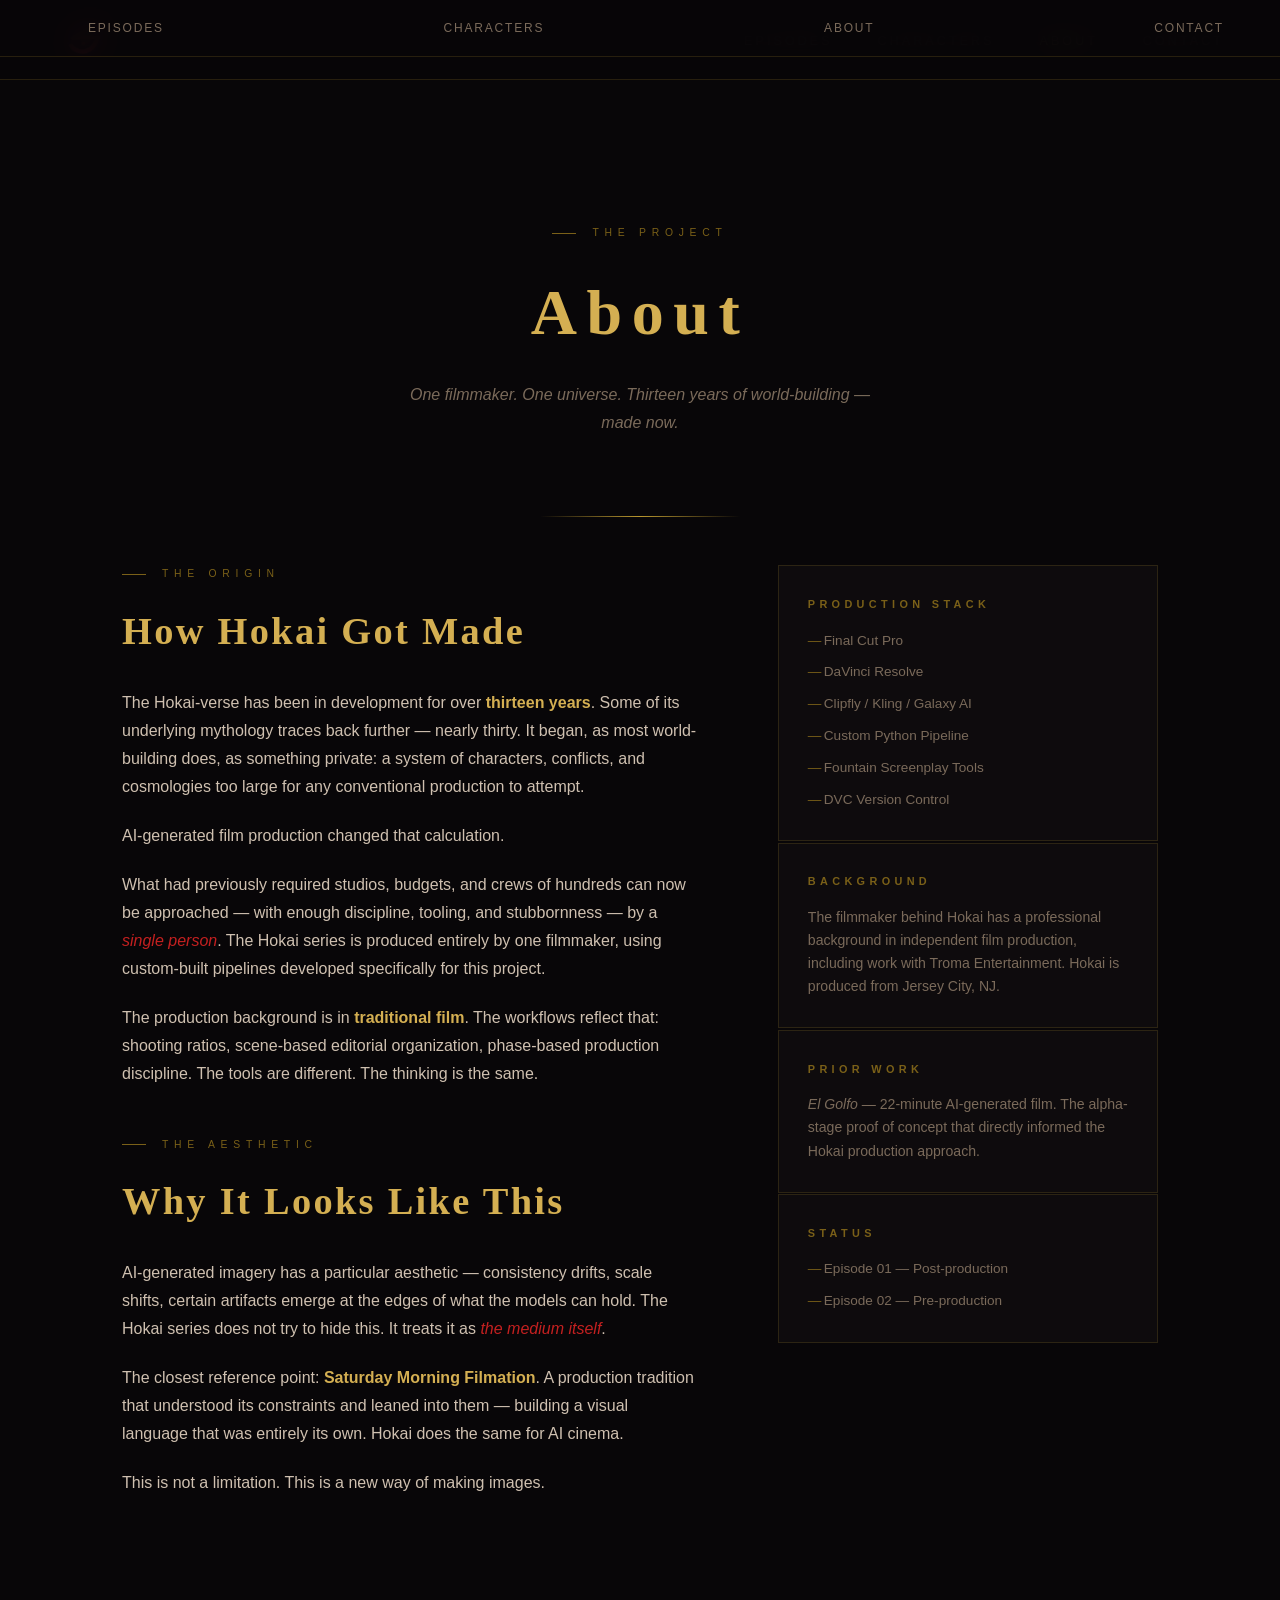
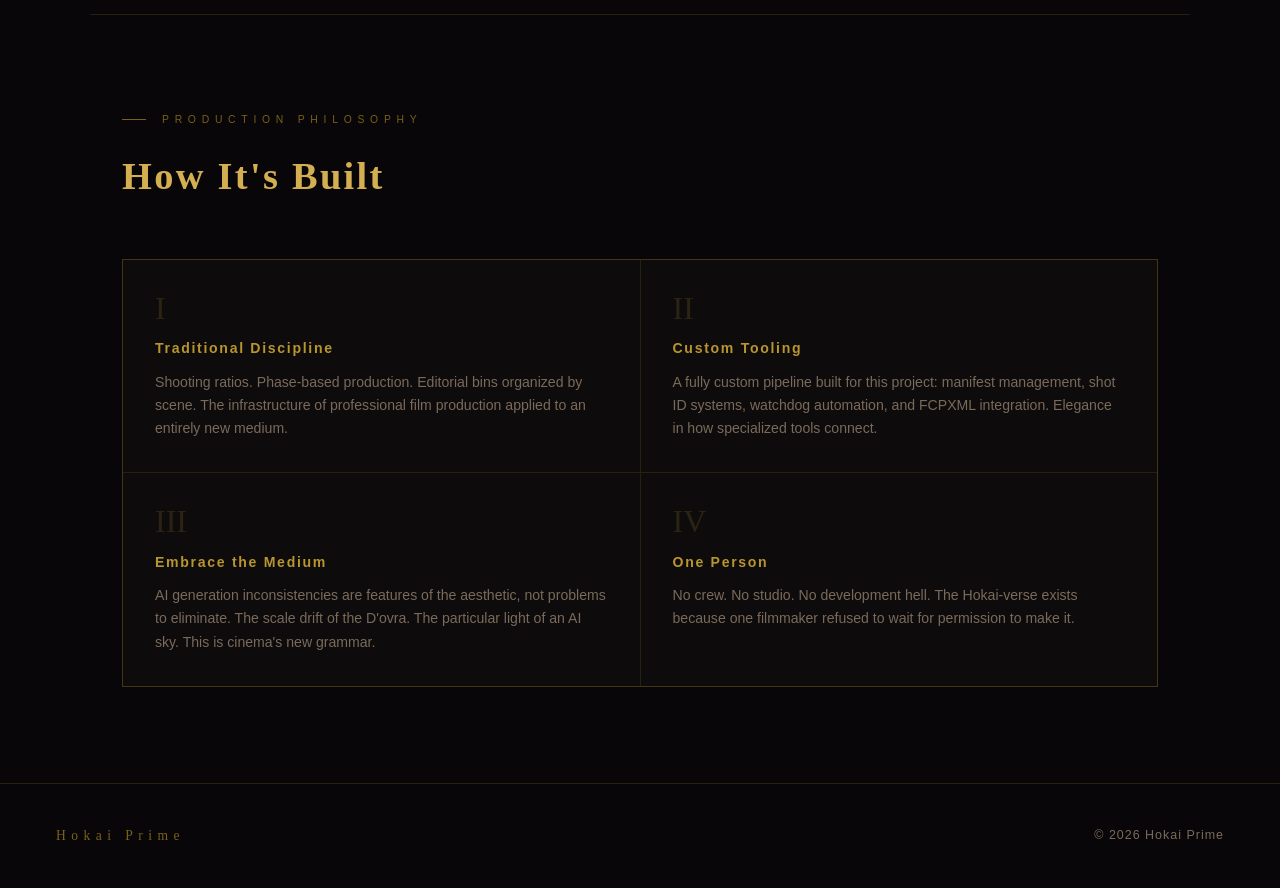
==== about.html @ 3c8aea3f "inital commit" ====
<!DOCTYPE html>
<html lang="en">
<head>
<meta charset="UTF-8">
<meta name="viewport" content="width=device-width, initial-scale=1.0">
<title>About — HOKAI PRIME</title>
<link rel="stylesheet" href="style.css">
<style>
.about-grid {
  display: grid;
  grid-template-columns: 1fr 380px;
  gap: 5rem;
  align-items: start;
}

.about-body p {
  font-size: 1rem;
  color: var(--text);
  margin-bottom: 1.3rem;
  max-width: 600px;
}

.about-body p strong { color: var(--gold-lt); font-weight: 600; }
.about-body p em { color: var(--red-lt); font-style: italic; }

.about-sidebar {
  display: flex;
  flex-direction: column;
  gap: 1.5px;
}

.sidebar-block {
  background: var(--deep);
  border: 1px solid var(--border);
  padding: 1.8rem 1.8rem;
}

.sidebar-block h4 {
  font-size: 0.68rem;
  letter-spacing: 0.4em;
  text-transform: uppercase;
  color: var(--gold-dk);
  margin-bottom: 0.9rem;
}

.sidebar-block p {
  font-size: 0.88rem;
  color: var(--muted);
  line-height: 1.65;
}

.sidebar-block ul {
  list-style: none;
  display: flex;
  flex-direction: column;
  gap: 0.5rem;
}

.sidebar-block ul li {
  font-size: 0.85rem;
  color: var(--muted);
  padding-left: 1rem;
  position: relative;
}

.sidebar-block ul li::before {
  content: '—';
  position: absolute;
  left: 0;
  color: var(--gold-dk);
}

.philosophy-blocks {
  display: grid;
  grid-template-columns: 1fr 1fr;
  gap: 1px;
  background: var(--border);
  border: 1px solid var(--border);
  margin-top: 3rem;
}

.phil-block {
  background: var(--deep);
  padding: 2rem 2rem;
  transition: background 0.2s;
}

.phil-block:hover { background: var(--surface); }

.phil-num {
  font-family: 'Trajan Pro', 'Times New Roman', Georgia, serif;
  font-size: 2rem;
  color: var(--gold-dim);
  line-height: 1;
  margin-bottom: 0.8rem;
}

.phil-block h4 {
  font-size: 0.88rem;
  color: var(--gold);
  letter-spacing: 0.12em;
  margin-bottom: 0.6rem;
}

.phil-block p {
  font-size: 0.88rem;
  color: var(--muted);
  line-height: 1.65;
}

@media (max-width: 900px) {
  .about-grid { grid-template-columns: 1fr; gap: 3rem; }
  .philosophy-blocks { grid-template-columns: 1fr; }
}
</style>
</head>
<body>

<nav>
  <a href="index.html" class="nav-logo"><img src="logo.jpg" alt="Hokai Prime" /></a>
  <ul class="nav-links">
    <li><a href="episodes.html">Episodes</a></li>
    <li><a href="characters.html">Characters</a></li>
    <li><a href="about.html" class="active">About</a></li>
    <li><a href="contact.html">Contact</a></li>
  </ul>
</nav>

<div class="page-content">

  <div class="page-hero">
    <div class="section-label" style="justify-content:center;">The Project</div>
    <h1>About</h1>
    <p>One filmmaker. One universe. Thirteen years of world-building — made now.</p>
  </div>

  <section class="section" style="padding-top: 3rem;">
    <div class="about-grid">

      <div class="about-body">
        <div class="section-label">The Origin</div>
        <h2>How Hokai Got Made</h2>

        <p>
          The Hokai-verse has been in development for over <strong>thirteen years</strong>. Some of its underlying mythology traces back further — nearly thirty. It began, as most world-building does, as something private: a system of characters, conflicts, and cosmologies too large for any conventional production to attempt.
        </p>

        <p>
          AI-generated film production changed that calculation.
        </p>

        <p>
          What had previously required studios, budgets, and crews of hundreds can now be approached — with enough discipline, tooling, and stubbornness — by a <em>single person</em>. The Hokai series is produced entirely by one filmmaker, using custom-built pipelines developed specifically for this project.
        </p>

        <p>
          The production background is in <strong>traditional film</strong>. The workflows reflect that: shooting ratios, scene-based editorial organization, phase-based production discipline. The tools are different. The thinking is the same.
        </p>

        <div class="section-label" style="margin-top:3rem;">The Aesthetic</div>
        <h2>Why It Looks Like This</h2>

        <p>
          AI-generated imagery has a particular aesthetic — consistency drifts, scale shifts, certain artifacts emerge at the edges of what the models can hold. The Hokai series does not try to hide this. It treats it as <em>the medium itself</em>.
        </p>

        <p>
          The closest reference point: <strong>Saturday Morning Filmation</strong>. A production tradition that understood its constraints and leaned into them — building a visual language that was entirely its own. Hokai does the same for AI cinema.
        </p>

        <p>
          This is not a limitation. This is a new way of making images.
        </p>
      </div>

      <div class="about-sidebar">
        <div class="sidebar-block">
          <h4>Production Stack</h4>
          <ul>
            <li>Final Cut Pro</li>
            <li>DaVinci Resolve</li>
            <li>Clipfly / Kling / Galaxy AI</li>
            <li>Custom Python Pipeline</li>
            <li>Fountain Screenplay Tools</li>
            <li>DVC Version Control</li>
          </ul>
        </div>

        <div class="sidebar-block">
          <h4>Background</h4>
          <p>
            The filmmaker behind Hokai has a professional background in independent film production, including work with Troma Entertainment. Hokai is produced from Jersey City, NJ.
          </p>
        </div>

        <div class="sidebar-block">
          <h4>Prior Work</h4>
          <p>
            <em>El Golfo</em> — 22-minute AI-generated film. The alpha-stage proof of concept that directly informed the Hokai production approach.
          </p>
        </div>

        <div class="sidebar-block">
          <h4>Status</h4>
          <ul>
            <li>Episode 01 — Post-production</li>
            <li>Episode 02 — Pre-production</li>
          </ul>
        </div>
      </div>

    </div>
  </section>

  <hr class="divider">
  <section class="section">
    <div class="section-label">Production Philosophy</div>
    <h2>How It's Built</h2>

    <div class="philosophy-blocks">
      <div class="phil-block">
        <div class="phil-num">I</div>
        <h4>Traditional Discipline</h4>
        <p>Shooting ratios. Phase-based production. Editorial bins organized by scene. The infrastructure of professional film production applied to an entirely new medium.</p>
      </div>
      <div class="phil-block">
        <div class="phil-num">II</div>
        <h4>Custom Tooling</h4>
        <p>A fully custom pipeline built for this project: manifest management, shot ID systems, watchdog automation, and FCPXML integration. Elegance in how specialized tools connect.</p>
      </div>
      <div class="phil-block">
        <div class="phil-num">III</div>
        <h4>Embrace the Medium</h4>
        <p>AI generation inconsistencies are features of the aesthetic, not problems to eliminate. The scale drift of the D'ovra. The particular light of an AI sky. This is cinema's new grammar.</p>
      </div>
      <div class="phil-block">
        <div class="phil-num">IV</div>
        <h4>One Person</h4>
        <p>No crew. No studio. No development hell. The Hokai-verse exists because one filmmaker refused to wait for permission to make it.</p>
      </div>
    </div>
  </section>

</div>

<footer>
  <span class="footer-logo">Hokai Prime</span>
  <nav>
    <a href="episodes.html">Episodes</a>
    <a href="characters.html">Characters</a>
    <a href="about.html">About</a>
    <a href="contact.html">Contact</a>
  </nav>
  <span>© 2026 Hokai Prime</span>
</footer>

</body>
</html>
---- style.css ----
/* ── HOKAI PRIME — Shared Stylesheet ── */
/* Black / Crimson / Antique Gold */

*, *::before, *::after { box-sizing: border-box; margin: 0; padding: 0; }

:root {
  --black:    #080608;
  --deep:     #0e0b0d;
  --surface:  #161014;
  --surface2: #1e161a;

  --gold:     #b8962e;
  --gold-lt:  #d4af52;
  --gold-dk:  #7a6018;
  --gold-dim: rgba(184, 150, 46, 0.18);

  --red:      #9b1a1a;
  --red-lt:   #c42020;
  --red-dim:  rgba(155, 26, 26, 0.2);

  --text:     #cfc0b0;
  --muted:    #7a6a5a;
  --border:   rgba(184, 150, 46, 0.18);
  --border-r: rgba(155, 26, 26, 0.3);
}

html { scroll-behavior: smooth; }

body {
  background: var(--black);
  color: var(--text);
  /* Gill Sans stack — falls back gracefully */
  font-family: 'Gill Sans', 'Gill Sans MT', 'Gillsans', Calibri, sans-serif;
  font-weight: 300;
  line-height: 1.75;
  overflow-x: hidden;
}

/* ── NAV ── */
nav {
  position: fixed;
  top: 0; left: 0; right: 0;
  z-index: 100;
  display: flex;
  align-items: center;
  justify-content: space-between;
  padding: 1.1rem 3.5rem;
  background: rgba(8, 6, 8, 0.92);
  backdrop-filter: blur(14px);
  border-bottom: 1px solid var(--border);
}

.nav-logo {
  display: flex;
  align-items: center;
  text-decoration: none;
}

.nav-logo img {
  height: 44px;
  width: auto;
  mix-blend-mode: lighten;
  opacity: 0.92;
  transition: opacity 0.2s;
}

.nav-logo img:hover { opacity: 1; }

.nav-links {
  display: flex;
  gap: 2.8rem;
  list-style: none;
}

.nav-links a {
  font-size: 0.78rem;
  font-weight: 400;
  letter-spacing: 0.25em;
  text-transform: uppercase;
  color: var(--muted);
  text-decoration: none;
  transition: color 0.2s;
}

.nav-links a:hover,
.nav-links a.active { color: var(--gold-lt); }

/* ── PAGE WRAPPER ── */
.page-content {
  padding-top: 5rem;
}

/* ── HERO ── */
.hero {
  min-height: 100vh;
  display: flex;
  flex-direction: column;
  align-items: center;
  justify-content: center;
  text-align: center;
  padding: 8rem 2rem 6rem;
  position: relative;
  overflow: hidden;
}

.hero-scanlines {
  position: absolute;
  inset: 0;
  background-image: repeating-linear-gradient(
    0deg,
    transparent,
    transparent 3px,
    rgba(0,0,0,0.18) 3px,
    rgba(0,0,0,0.18) 4px
  );
  pointer-events: none;
  z-index: 1;
}

.hero-vignette {
  position: absolute;
  inset: 0;
  background: radial-gradient(ellipse 70% 70% at 50% 50%, transparent 40%, rgba(8,6,8,0.85) 100%);
  pointer-events: none;
  z-index: 1;
}

.hero-content {
  position: relative;
  z-index: 2;
}

.hero-rule {
  width: 80px;
  height: 1px;
  background: var(--gold);
  margin: 0 auto 1.8rem;
  opacity: 0;
  animation: fadeUp 0.7s 0.1s forwards;
}

.hero-eyebrow {
  font-size: 0.72rem;
  letter-spacing: 0.55em;
  color: var(--gold-dk);
  text-transform: uppercase;
  margin-bottom: 1.8rem;
  opacity: 0;
  animation: fadeUp 0.7s 0.25s forwards;
}

.hero-title {
  font-family: 'Trajan Pro', 'Times New Roman', Georgia, serif;
  font-weight: 700;
  font-size: clamp(4.5rem, 14vw, 10rem);
  letter-spacing: 0.12em;
  line-height: 1;
  color: var(--gold-lt);
  text-shadow:
    0 0 80px rgba(184, 150, 46, 0.25),
    0 2px 4px rgba(0,0,0,0.8);
  opacity: 0;
  animation: fadeUp 0.9s 0.4s forwards;
}

.hero-subtitle {
  font-size: clamp(0.75rem, 2vw, 0.95rem);
  letter-spacing: 0.7em;
  color: var(--red-lt);
  text-transform: uppercase;
  margin-top: 0.8rem;
  opacity: 0;
  animation: fadeUp 0.7s 0.55s forwards;
}

.hero-divider {
  width: 200px;
  height: 1px;
  background: linear-gradient(90deg, transparent, var(--gold), transparent);
  margin: 2.5rem auto;
  opacity: 0;
  animation: fadeIn 0.8s 0.7s forwards;
}

.hero-tagline {
  font-size: clamp(0.95rem, 2vw, 1.15rem);
  font-style: italic;
  color: var(--muted);
  max-width: 520px;
  margin: 0 auto 3rem;
  opacity: 0;
  animation: fadeUp 0.7s 0.8s forwards;
}

.hero-cta {
  display: flex;
  gap: 1.2rem;
  justify-content: center;
  flex-wrap: wrap;
  opacity: 0;
  animation: fadeUp 0.7s 1s forwards;
}

/* ── BUTTONS ── */
.btn {
  font-size: 0.75rem;
  font-weight: 400;
  letter-spacing: 0.3em;
  text-transform: uppercase;
  padding: 0.85rem 2.4rem;
  border: 1px solid;
  text-decoration: none;
  display: inline-block;
  transition: all 0.25s;
  cursor: pointer;
}

.btn-gold {
  background: var(--gold);
  border-color: var(--gold);
  color: var(--black);
}
.btn-gold:hover {
  background: transparent;
  color: var(--gold-lt);
}

.btn-ghost {
  background: transparent;
  border-color: var(--muted);
  color: var(--muted);
}
.btn-ghost:hover {
  border-color: var(--gold);
  color: var(--gold);
}

.btn-red {
  background: var(--red);
  border-color: var(--red);
  color: #f0d8c0;
}
.btn-red:hover {
  background: transparent;
  color: var(--red-lt);
  border-color: var(--red-lt);
}

/* ── SECTION STRUCTURE ── */
.section {
  padding: 6rem 2rem;
  max-width: 1100px;
  margin: 0 auto;
}

.section-full {
  padding: 6rem 2rem;
}

.section-inner {
  max-width: 1100px;
  margin: 0 auto;
}

.section-label {
  font-size: 0.65rem;
  letter-spacing: 0.55em;
  color: var(--gold-dk);
  text-transform: uppercase;
  margin-bottom: 0.9rem;
  display: flex;
  align-items: center;
  gap: 1rem;
}

.section-label::before {
  content: '';
  display: block;
  width: 24px;
  height: 1px;
  background: var(--gold-dk);
  flex-shrink: 0;
}

h2 {
  font-family: 'Trajan Pro', 'Times New Roman', Georgia, serif;
  font-weight: 700;
  font-size: clamp(1.6rem, 4vw, 2.4rem);
  color: var(--gold-lt);
  letter-spacing: 0.06em;
  margin-bottom: 1.5rem;
}

h3 {
  font-family: 'Trajan Pro', 'Times New Roman', Georgia, serif;
  font-weight: 700;
  letter-spacing: 0.08em;
  color: var(--gold);
}

.divider {
  border: none;
  border-top: 1px solid var(--border);
  max-width: 1100px;
  margin: 0 auto;
}

.divider-full {
  border: none;
  border-top: 1px solid var(--border);
}

/* ── PAGE HERO (inner pages) ── */
.page-hero {
  padding: 9rem 2rem 5rem;
  text-align: center;
  position: relative;
  overflow: hidden;
}

.page-hero::after {
  content: '';
  position: absolute;
  bottom: 0;
  left: 50%;
  transform: translateX(-50%);
  width: 200px;
  height: 1px;
  background: linear-gradient(90deg, transparent, var(--gold), transparent);
}

.page-hero h1 {
  font-family: 'Trajan Pro', 'Times New Roman', Georgia, serif;
  font-size: clamp(2.2rem, 6vw, 4rem);
  color: var(--gold-lt);
  letter-spacing: 0.15em;
  margin-bottom: 0.8rem;
}

.page-hero p {
  font-size: 1rem;
  font-style: italic;
  color: var(--muted);
  max-width: 480px;
  margin: 0 auto;
}

/* ── ORNAMENT ── */
.ornament {
  text-align: center;
  color: var(--gold-dk);
  font-size: 1.2rem;
  letter-spacing: 0.5em;
  margin: 1rem 0 2rem;
  user-select: none;
}

/* ── ANIMATIONS ── */
@keyframes fadeUp {
  from { opacity: 0; transform: translateY(18px); }
  to   { opacity: 1; transform: translateY(0); }
}

@keyframes fadeIn {
  from { opacity: 0; }
  to   { opacity: 1; }
}

/* ── FOOTER ── */
footer {
  border-top: 1px solid var(--border);
  padding: 2.5rem 3.5rem;
  display: flex;
  justify-content: space-between;
  align-items: center;
  font-size: 0.78rem;
  color: var(--muted);
  letter-spacing: 0.08em;
}

footer .footer-logo {
  font-family: 'Trajan Pro', 'Times New Roman', Georgia, serif;
  color: var(--gold-dk);
  letter-spacing: 0.4em;
  font-size: 0.85rem;
}

footer nav a {
  color: var(--muted);
  text-decoration: none;
  margin-left: 2rem;
  font-size: 0.75rem;
  letter-spacing: 0.15em;
  text-transform: uppercase;
  transition: color 0.2s;
}

footer nav a:hover { color: var(--gold); }

/* ── MOBILE ── */
@media (max-width: 768px) {
  nav { padding: 1rem 1.5rem; }
  .nav-links { gap: 1.5rem; }
  .nav-links a { font-size: 0.7rem; letter-spacing: 0.15em; }
  footer { flex-direction: column; gap: 1.2rem; text-align: center; }
  footer nav a { margin-left: 1rem; }
}
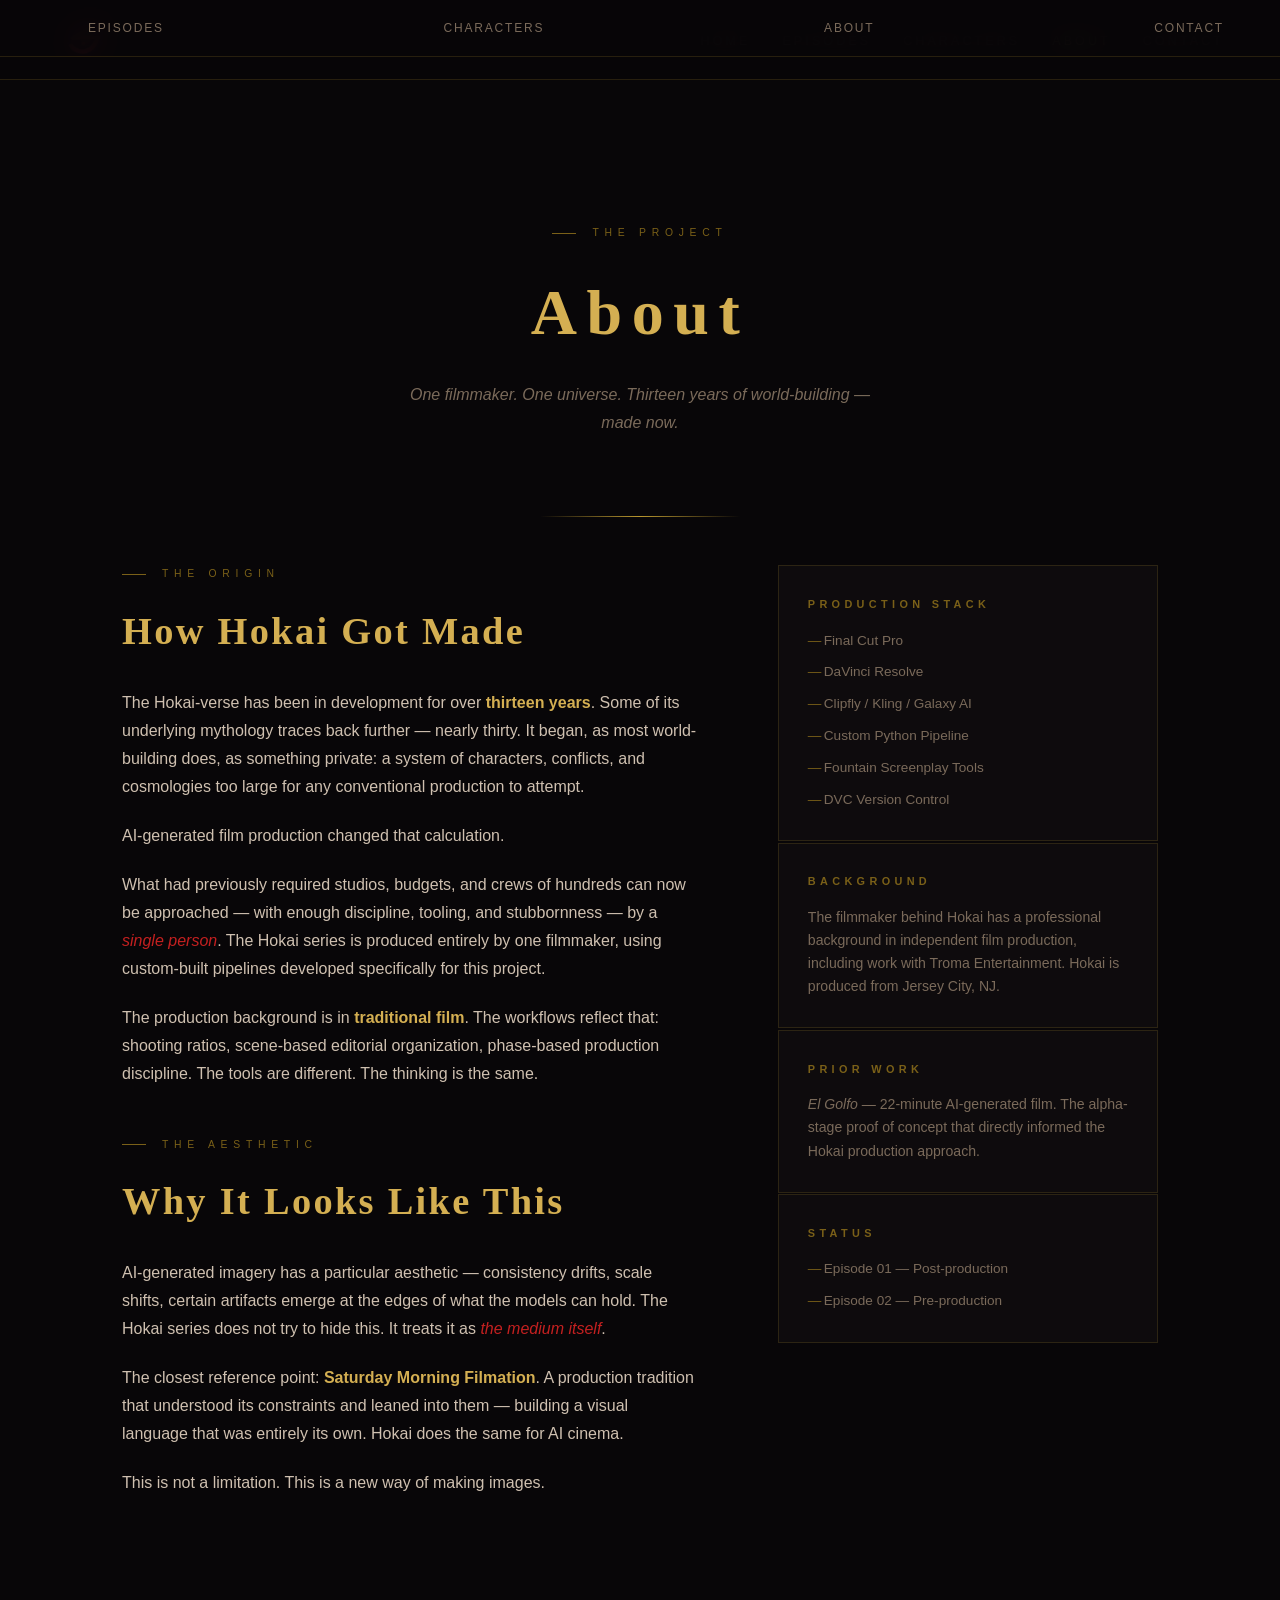
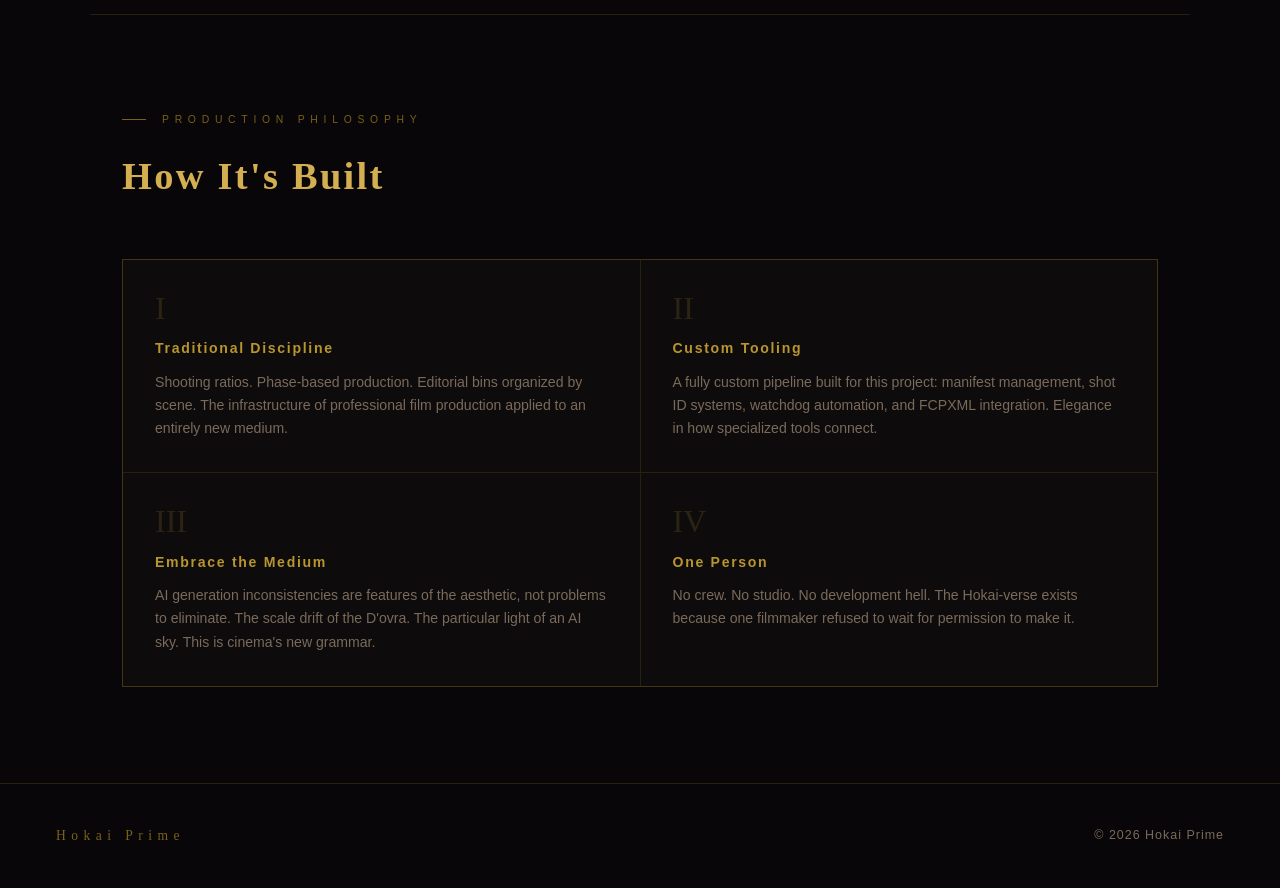
==== commit ac6e3642: "font change and text edits" ====
--- a/about.html
+++ b/about.html
@@ -119,6 +119,7 @@
 <nav>
   <a href="index.html" class="nav-logo"><img src="logo.jpg" alt="Hokai Prime" /></a>
   <ul class="nav-links">
+    <li><a href="index.html">Home</a></li>
     <li><a href="episodes.html">Episodes</a></li>
     <li><a href="characters.html">Characters</a></li>
     <li><a href="about.html" class="active">About</a></li>
--- a/style.css
+++ b/style.css
@@ -68,7 +68,7 @@
 
 .nav-links {
   display: flex;
-  gap: 2.8rem;
+  gap: 2rem;
   list-style: none;
 }
 
@@ -150,7 +150,7 @@
 }
 
 .hero-title {
-  font-family: 'Trajan Pro', 'Times New Roman', Georgia, serif;
+  font-family: 'Cormorant Garamond', serif;
   font-weight: 700;
   font-size: clamp(4.5rem, 14vw, 10rem);
   letter-spacing: 0.12em;
@@ -283,7 +283,7 @@
 }
 
 h2 {
-  font-family: 'Trajan Pro', 'Times New Roman', Georgia, serif;
+  font-family: 'Cormorant Garamond', serif;
   font-weight: 700;
   font-size: clamp(1.6rem, 4vw, 2.4rem);
   color: var(--gold-lt);
@@ -292,7 +292,7 @@
 }
 
 h3 {
-  font-family: 'Trajan Pro', 'Times New Roman', Georgia, serif;
+  font-family: 'Cormorant Garamond', serif;
   font-weight: 700;
   letter-spacing: 0.08em;
   color: var(--gold);
@@ -330,7 +330,7 @@
 }
 
 .page-hero h1 {
-  font-family: 'Trajan Pro', 'Times New Roman', Georgia, serif;
+  font-family: 'Cormorant Garamond', serif;
   font-size: clamp(2.2rem, 6vw, 4rem);
   color: var(--gold-lt);
   letter-spacing: 0.15em;
@@ -379,7 +379,7 @@
 }
 
 footer .footer-logo {
-  font-family: 'Trajan Pro', 'Times New Roman', Georgia, serif;
+  font-family: 'Cormorant Garamond', serif;
   color: var(--gold-dk);
   letter-spacing: 0.4em;
   font-size: 0.85rem;
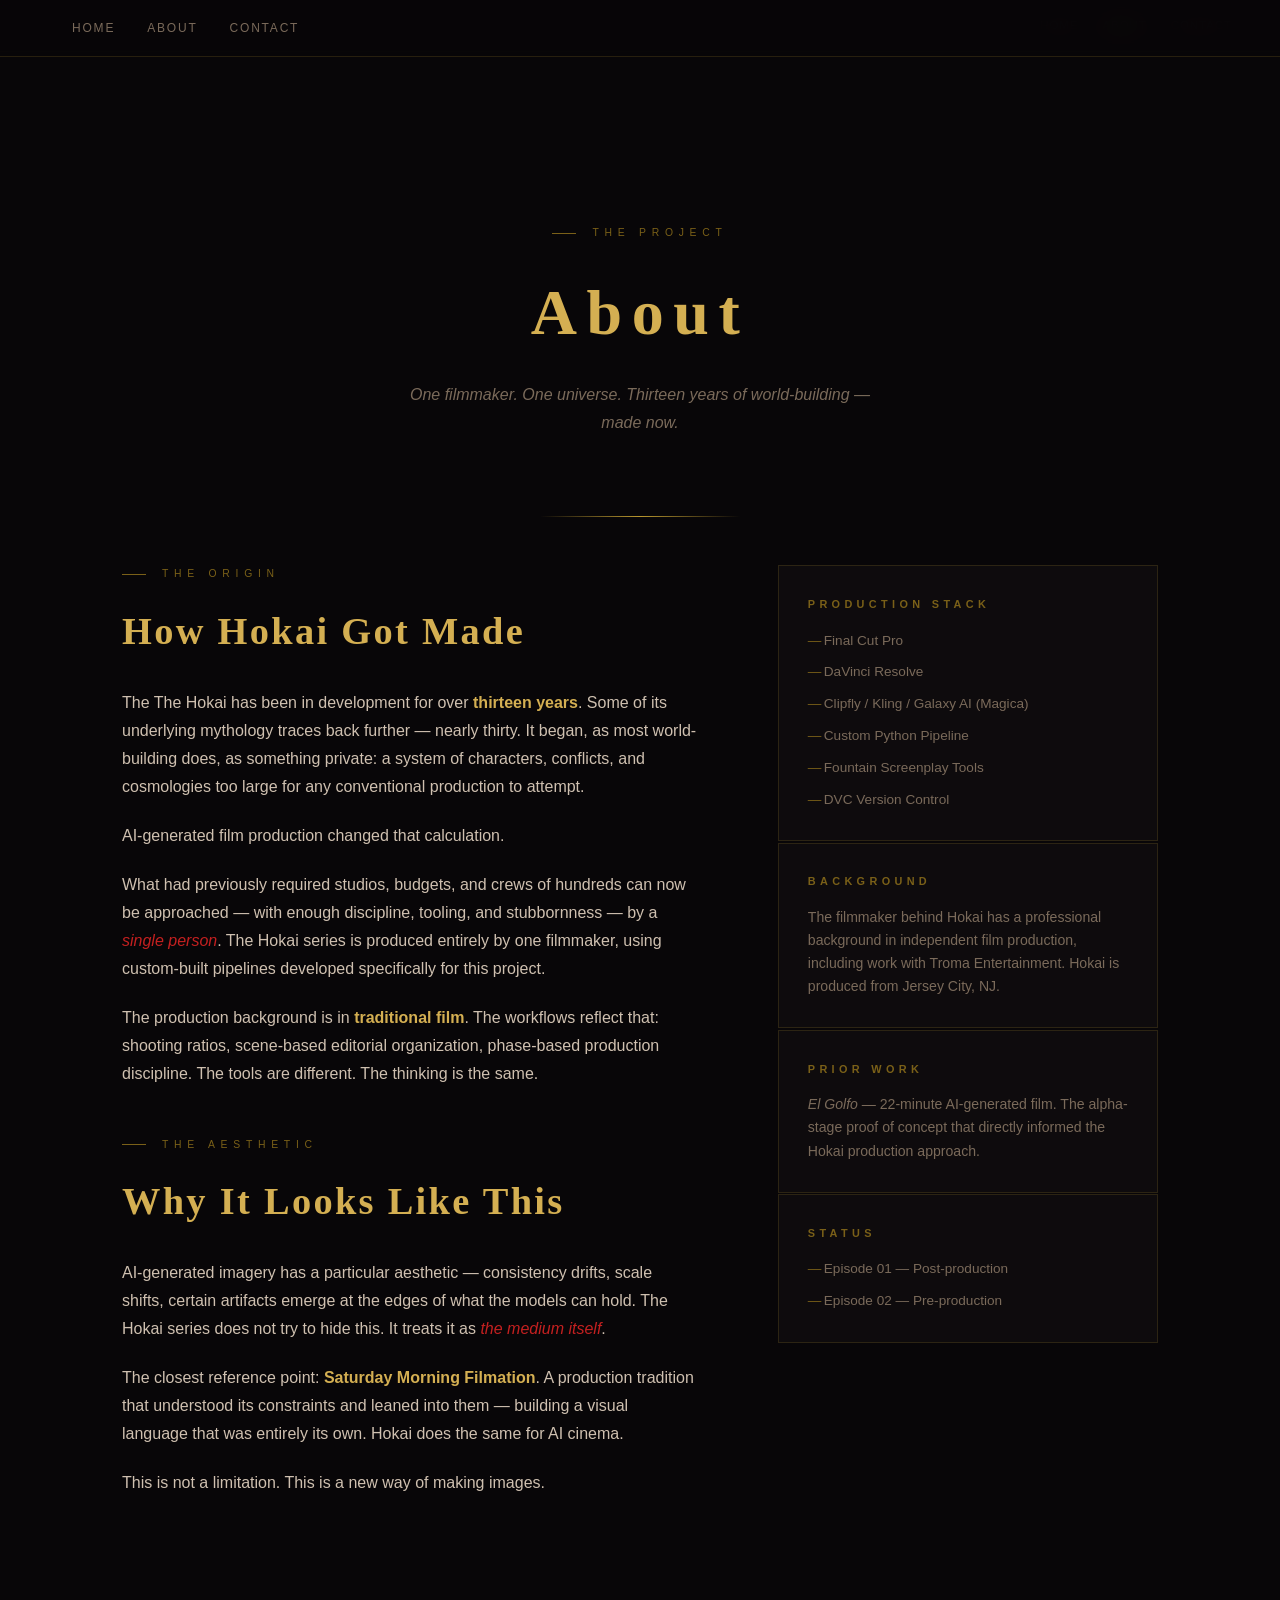
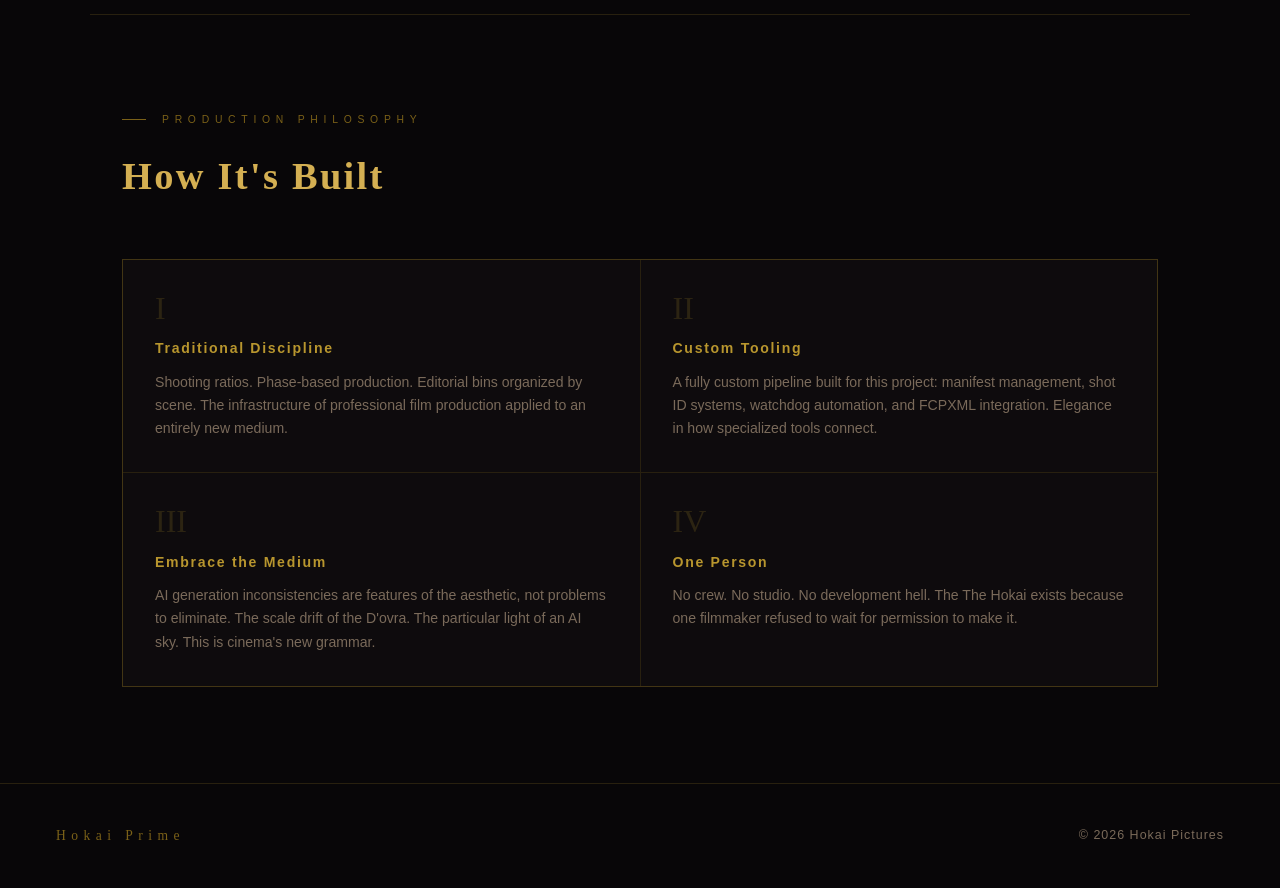
==== commit 3396556d: "adjustments and chnage to navbar style" ====
--- a/about.html
+++ b/about.html
@@ -4,7 +4,7 @@
 <meta charset="UTF-8">
 <meta name="viewport" content="width=device-width, initial-scale=1.0">
 <title>About — HOKAI PRIME</title>
-<link rel="stylesheet" href="style.css">
+<link rel="stylesheet" href="style.css?v=2">
 <style>
 .about-grid {
   display: grid;
@@ -12,6 +12,7 @@
   gap: 5rem;
   align-items: start;
 }
+
 
 .about-body p {
   font-size: 1rem;
@@ -117,11 +118,8 @@
 <body>
 
 <nav>
-  <a href="index.html" class="nav-logo"><img src="logo.jpg" alt="Hokai Prime" /></a>
   <ul class="nav-links">
     <li><a href="index.html">Home</a></li>
-    <li><a href="episodes.html">Episodes</a></li>
-    <li><a href="characters.html">Characters</a></li>
     <li><a href="about.html" class="active">About</a></li>
     <li><a href="contact.html">Contact</a></li>
   </ul>
@@ -143,7 +141,7 @@
         <h2>How Hokai Got Made</h2>
 
         <p>
-          The Hokai-verse has been in development for over <strong>thirteen years</strong>. Some of its underlying mythology traces back further — nearly thirty. It began, as most world-building does, as something private: a system of characters, conflicts, and cosmologies too large for any conventional production to attempt.
+          The The Hokai has been in development for over <strong>thirteen years</strong>. Some of its underlying mythology traces back further — nearly thirty. It began, as most world-building does, as something private: a system of characters, conflicts, and cosmologies too large for any conventional production to attempt.
         </p>
 
         <p>
@@ -180,7 +178,7 @@
           <ul>
             <li>Final Cut Pro</li>
             <li>DaVinci Resolve</li>
-            <li>Clipfly / Kling / Galaxy AI</li>
+            <li>Clipfly / Kling / Galaxy AI (Magica)</li>
             <li>Custom Python Pipeline</li>
             <li>Fountain Screenplay Tools</li>
             <li>DVC Version Control</li>
@@ -237,7 +235,7 @@
       <div class="phil-block">
         <div class="phil-num">IV</div>
         <h4>One Person</h4>
-        <p>No crew. No studio. No development hell. The Hokai-verse exists because one filmmaker refused to wait for permission to make it.</p>
+        <p>No crew. No studio. No development hell. The The Hokai exists because one filmmaker refused to wait for permission to make it.</p>
       </div>
     </div>
   </section>
@@ -247,12 +245,11 @@
 <footer>
   <span class="footer-logo">Hokai Prime</span>
   <nav>
-    <a href="episodes.html">Episodes</a>
-    <a href="characters.html">Characters</a>
+    <a href="index.html">Home</a>
     <a href="about.html">About</a>
     <a href="contact.html">Contact</a>
   </nav>
-  <span>© 2026 Hokai Prime</span>
+  <span>© 2026 Hokai Pictures</span>
 </footer>
 
 </body>
--- a/style.css
+++ b/style.css
@@ -26,10 +26,11 @@
 
 html { scroll-behavior: smooth; }
 
+a { color: inherit; text-decoration: none; }
+
 body {
   background: var(--black);
   color: var(--text);
-  /* Gill Sans stack — falls back gracefully */
   font-family: 'Gill Sans', 'Gill Sans MT', 'Gillsans', Calibri, sans-serif;
   font-weight: 300;
   line-height: 1.75;
@@ -43,22 +44,24 @@
   z-index: 100;
   display: flex;
   align-items: center;
-  justify-content: space-between;
-  padding: 1.1rem 3.5rem;
+  padding: 1.1rem 2.5rem;
   background: rgba(8, 6, 8, 0.92);
   backdrop-filter: blur(14px);
   border-bottom: 1px solid var(--border);
+  overflow: hidden;
 }
 
 .nav-logo {
   display: flex;
   align-items: center;
+  flex-shrink: 0;
   text-decoration: none;
 }
 
 .nav-logo img {
   height: 44px;
   width: auto;
+  max-width: 200px; 
   mix-blend-mode: lighten;
   opacity: 0.92;
   transition: opacity 0.2s;
@@ -68,22 +71,36 @@
 
 .nav-links {
   display: flex;
-  gap: 2rem;
+  gap: 0.5rem;
   list-style: none;
-}
-
-.nav-links a {
-  font-size: 0.78rem;
+  align-items: center;
+  margin-left: auto;
+  flex-shrink: 0;
+}
+
+.nav-links li {
+  display: inline-flex;
+  align-items: center;
+}
+
+.nav-links li a {
+  display: inline-block;
+  font-size: 0.72rem;
   font-weight: 400;
-  letter-spacing: 0.25em;
+  letter-spacing: 0.08em;
   text-transform: uppercase;
   color: var(--muted);
   text-decoration: none;
   transition: color 0.2s;
-}
-
-.nav-links a:hover,
-.nav-links a.active { color: var(--gold-lt); }
+  padding: 0.12rem 0.5rem;
+  line-height: 1;
+  white-space: nowrap;
+}
+
+.nav-links li a:hover,
+.nav-links li a.active {
+  color: var(--gold-lt);
+}
 
 /* ── PAGE WRAPPER ── */
 .page-content {
@@ -400,8 +417,8 @@
 /* ── MOBILE ── */
 @media (max-width: 768px) {
   nav { padding: 1rem 1.5rem; }
-  .nav-links { gap: 1.5rem; }
-  .nav-links a { font-size: 0.7rem; letter-spacing: 0.15em; }
+  .nav-links { gap: 1rem; }
+  .nav-links li a { font-size: 0.7rem; letter-spacing: 0.06em; }
   footer { flex-direction: column; gap: 1.2rem; text-align: center; }
   footer nav a { margin-left: 1rem; }
-}
+}
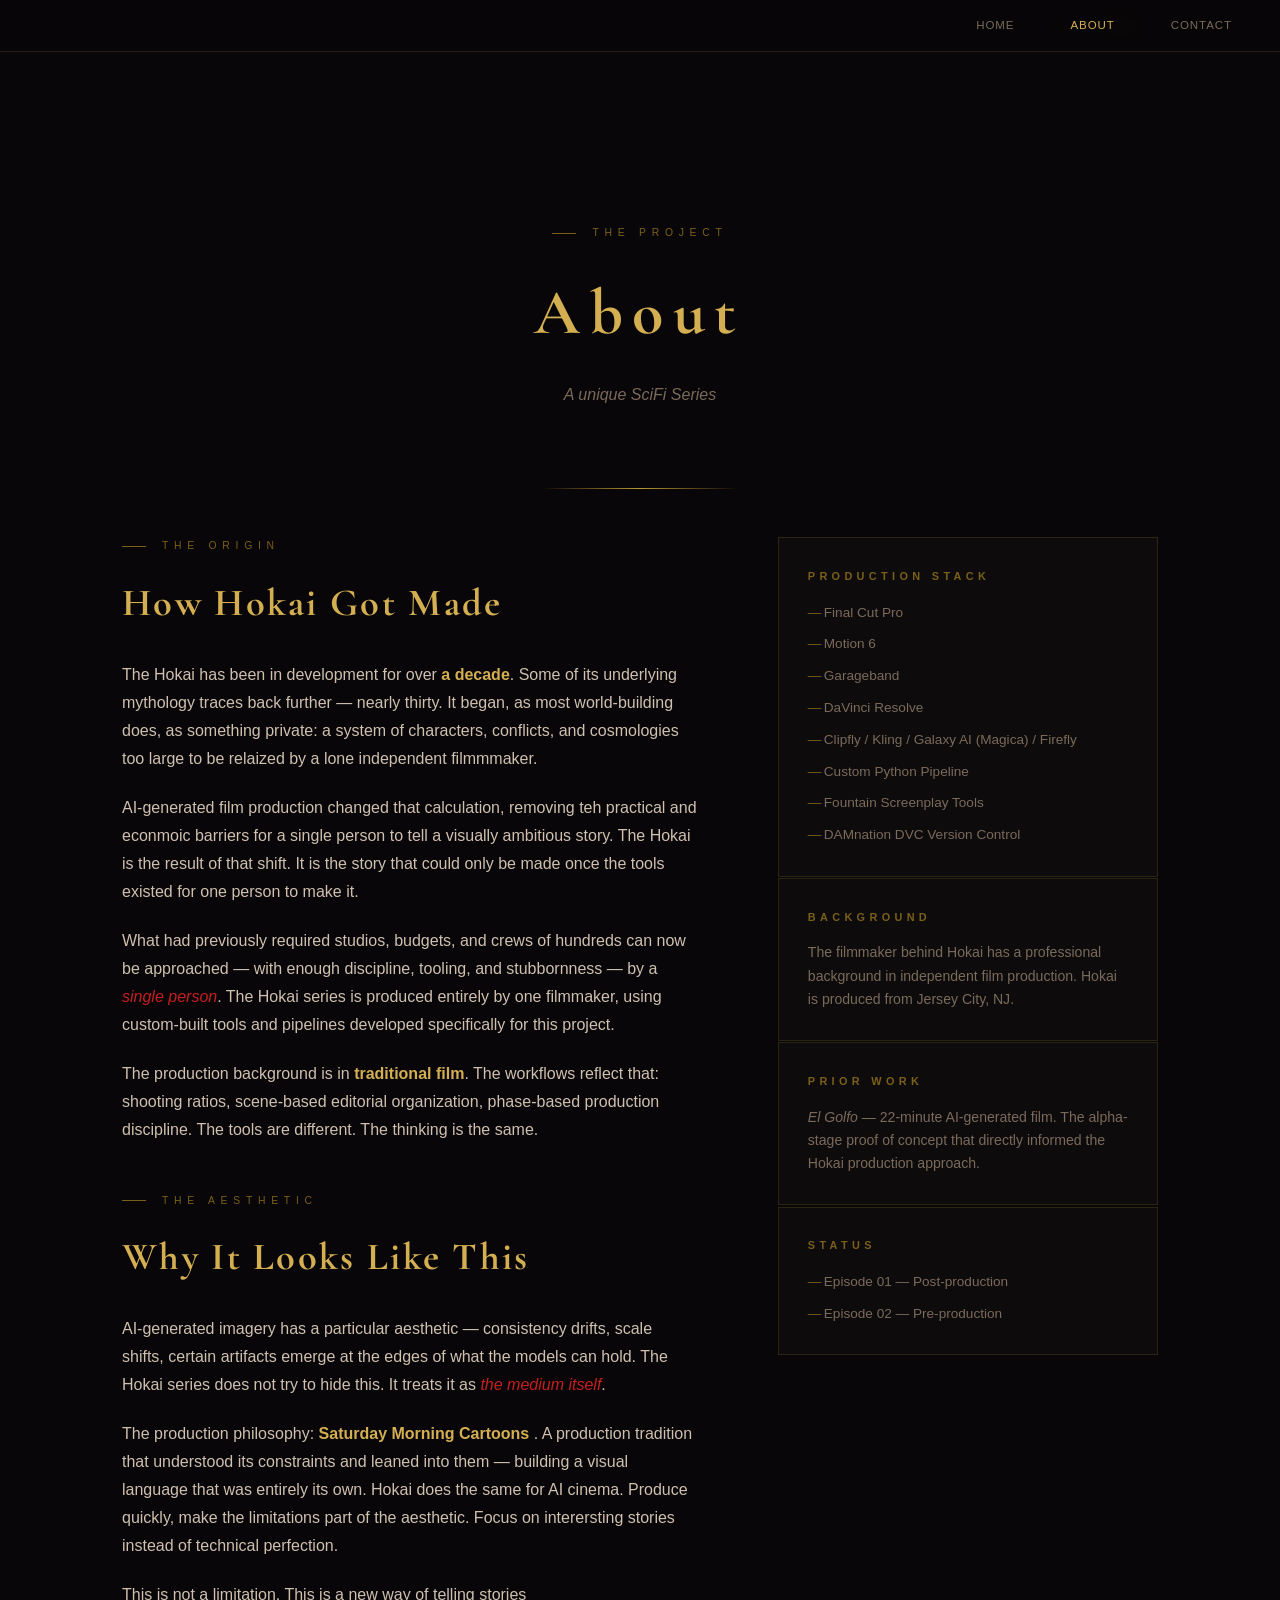
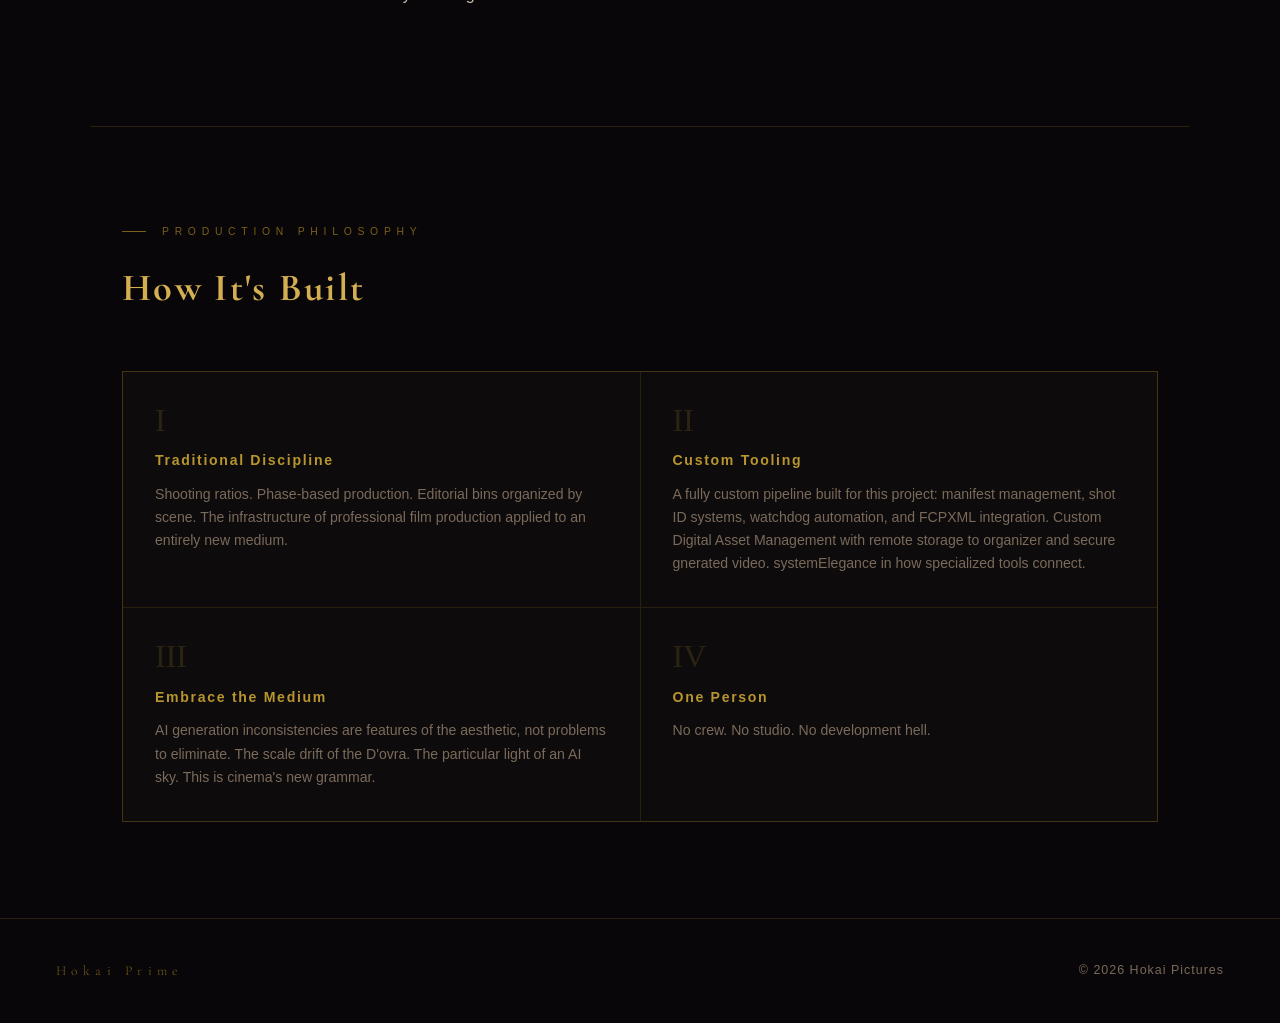
==== commit 7b04dbde: "edited index about contact for launch" ====
--- a/about.html
+++ b/about.html
@@ -130,7 +130,7 @@
   <div class="page-hero">
     <div class="section-label" style="justify-content:center;">The Project</div>
     <h1>About</h1>
-    <p>One filmmaker. One universe. Thirteen years of world-building — made now.</p>
+    <p>A unique SciFi Series</p>
   </div>
 
   <section class="section" style="padding-top: 3rem;">
@@ -141,15 +141,15 @@
         <h2>How Hokai Got Made</h2>
 
         <p>
-          The The Hokai has been in development for over <strong>thirteen years</strong>. Some of its underlying mythology traces back further — nearly thirty. It began, as most world-building does, as something private: a system of characters, conflicts, and cosmologies too large for any conventional production to attempt.
-        </p>
-
-        <p>
-          AI-generated film production changed that calculation.
-        </p>
-
-        <p>
-          What had previously required studios, budgets, and crews of hundreds can now be approached — with enough discipline, tooling, and stubbornness — by a <em>single person</em>. The Hokai series is produced entirely by one filmmaker, using custom-built pipelines developed specifically for this project.
+          The Hokai has been in development for over <strong>a decade</strong>. Some of its underlying mythology traces back further — nearly thirty. It began, as most world-building does, as something private: a system of characters, conflicts, and cosmologies too large to be relaized by a lone independent filmmmaker.
+        </p>
+
+        <p>
+          AI-generated film production changed that calculation, removing teh practical and econmoic barriers for a single person to tell a visually ambitious story. The Hokai is the result of that shift. It is the story that could only be made once the tools existed for one person to make it.
+        </p>
+
+        <p>
+          What had previously required studios, budgets, and crews of hundreds can now be approached — with enough discipline, tooling, and stubbornness — by a <em>single person</em>. The Hokai series is produced entirely by one filmmaker, using custom-built tools and pipelines developed specifically for this project.
         </p>
 
         <p>
@@ -164,11 +164,11 @@
         </p>
 
         <p>
-          The closest reference point: <strong>Saturday Morning Filmation</strong>. A production tradition that understood its constraints and leaned into them — building a visual language that was entirely its own. Hokai does the same for AI cinema.
-        </p>
-
-        <p>
-          This is not a limitation. This is a new way of making images.
+          The production philosophy: <strong>Saturday Morning Cartoons </strong>. A production tradition that understood its constraints and leaned into them — building a visual language that was entirely its own. Hokai does the same for AI cinema. Produce quickly, make the limitations part of the aesthetic. Focus on interersting stories instead of technical perfection. 
+        </p>
+
+        <p>
+          This is not a limitation. This is a new way of telling stories
         </p>
       </div>
 
@@ -177,18 +177,20 @@
           <h4>Production Stack</h4>
           <ul>
             <li>Final Cut Pro</li>
+            <li>Motion 6</li>
+            <li>Garageband</li>
             <li>DaVinci Resolve</li>
-            <li>Clipfly / Kling / Galaxy AI (Magica)</li>
+            <li>Clipfly / Kling / Galaxy AI (Magica) / Firefly</li>
             <li>Custom Python Pipeline</li>
             <li>Fountain Screenplay Tools</li>
-            <li>DVC Version Control</li>
+            <li>DAMnation DVC Version Control</li>
           </ul>
         </div>
 
         <div class="sidebar-block">
           <h4>Background</h4>
           <p>
-            The filmmaker behind Hokai has a professional background in independent film production, including work with Troma Entertainment. Hokai is produced from Jersey City, NJ.
+            The filmmaker behind Hokai has a professional background in independent film production. Hokai is produced from Jersey City, NJ.
           </p>
         </div>
 
@@ -225,7 +227,7 @@
       <div class="phil-block">
         <div class="phil-num">II</div>
         <h4>Custom Tooling</h4>
-        <p>A fully custom pipeline built for this project: manifest management, shot ID systems, watchdog automation, and FCPXML integration. Elegance in how specialized tools connect.</p>
+        <p>A fully custom pipeline built for this project: manifest management, shot ID systems, watchdog automation, and FCPXML integration. Custom Digital Asset Management with remote storage to organizer and secure gnerated video. systemElegance in how specialized tools connect.</p>
       </div>
       <div class="phil-block">
         <div class="phil-num">III</div>
@@ -235,7 +237,7 @@
       <div class="phil-block">
         <div class="phil-num">IV</div>
         <h4>One Person</h4>
-        <p>No crew. No studio. No development hell. The The Hokai exists because one filmmaker refused to wait for permission to make it.</p>
+        <p>No crew. No studio. No development hell.</p>
       </div>
     </div>
   </section>
@@ -244,11 +246,13 @@
 
 <footer>
   <span class="footer-logo">Hokai Prime</span>
-  <nav>
-    <a href="index.html">Home</a>
-    <a href="about.html">About</a>
-    <a href="contact.html">Contact</a>
-  </nav>
+<nav>
+  <ul class="nav-links">
+    <li><a href="index.html">Home</a></li>
+    <li><a href="about.html" class="active">About</a></li>
+    <li><a href="contact.html">Contact</a></li>
+  </ul>
+</nav>
   <span>© 2026 Hokai Pictures</span>
 </footer>
 
--- a/style.css
+++ b/style.css
@@ -1,5 +1,7 @@
 /* ── HOKAI PRIME — Shared Stylesheet ── */
 /* Black / Crimson / Antique Gold */
+
+@import url('https://fonts.googleapis.com/css2?family=Cormorant+Garamond:wght@700&display=swap');
 
 *, *::before, *::after { box-sizing: border-box; margin: 0; padding: 0; }
 
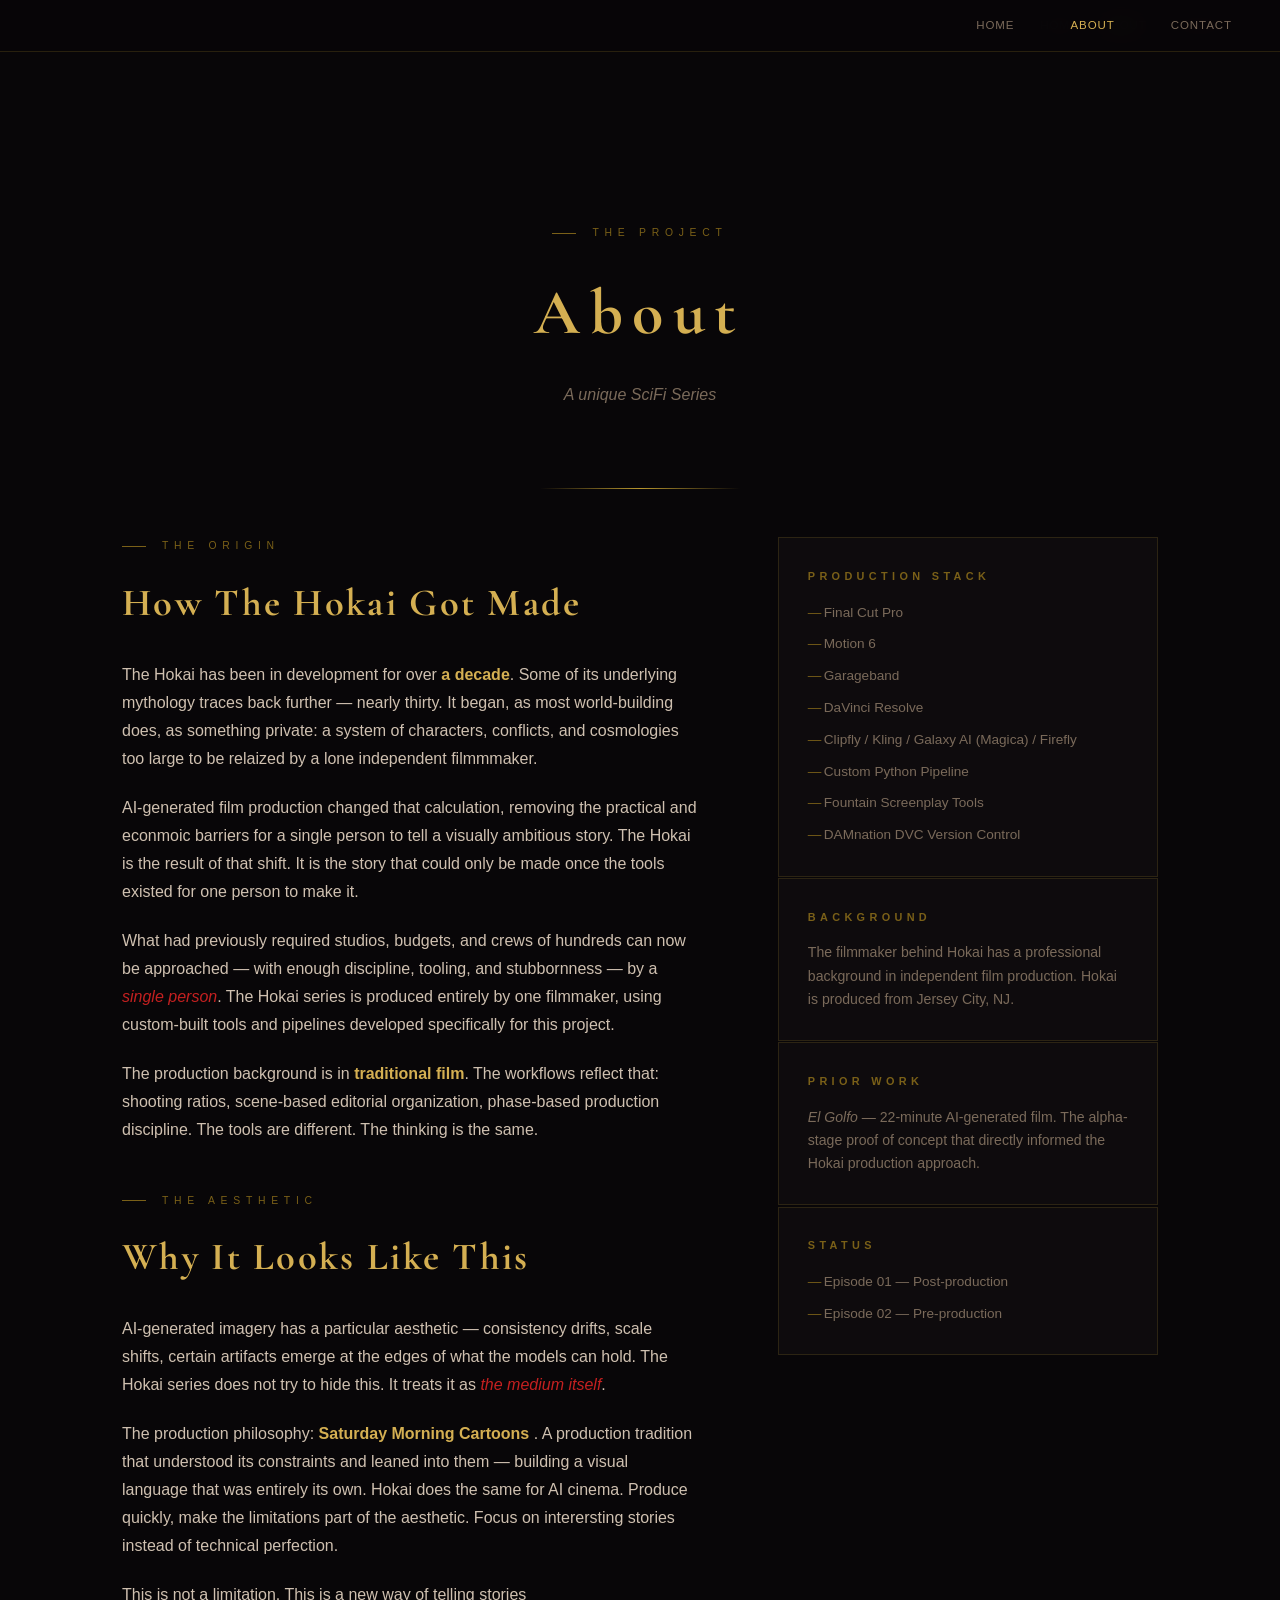
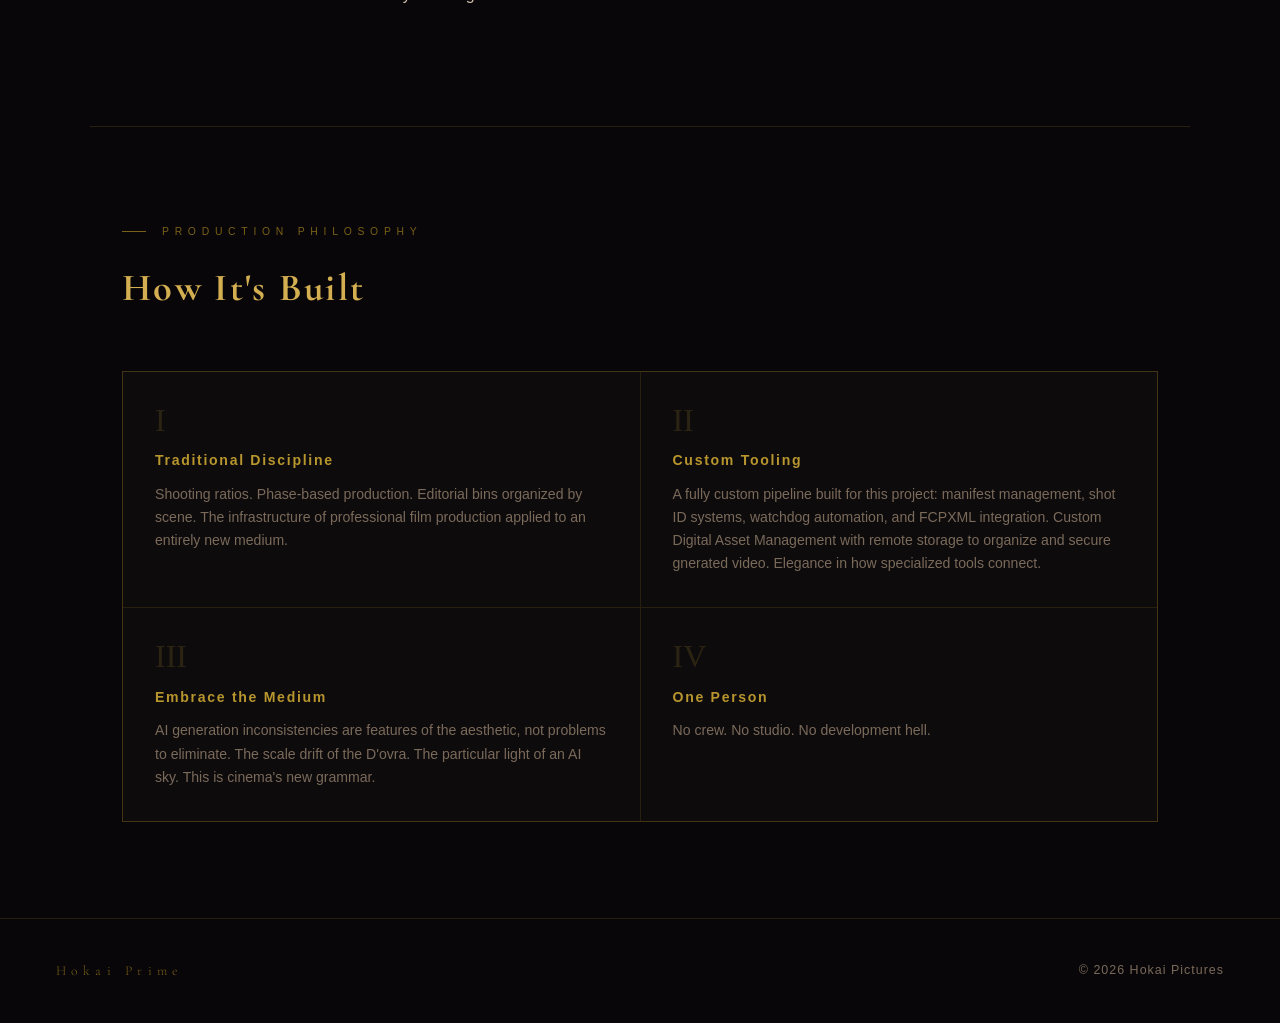
==== commit 21bef656: "typo and foramtting fixes" ====
--- a/about.html
+++ b/about.html
@@ -138,14 +138,14 @@
 
       <div class="about-body">
         <div class="section-label">The Origin</div>
-        <h2>How Hokai Got Made</h2>
+        <h2>How The Hokai Got Made</h2>
 
         <p>
           The Hokai has been in development for over <strong>a decade</strong>. Some of its underlying mythology traces back further — nearly thirty. It began, as most world-building does, as something private: a system of characters, conflicts, and cosmologies too large to be relaized by a lone independent filmmmaker.
         </p>
 
         <p>
-          AI-generated film production changed that calculation, removing teh practical and econmoic barriers for a single person to tell a visually ambitious story. The Hokai is the result of that shift. It is the story that could only be made once the tools existed for one person to make it.
+          AI-generated film production changed that calculation, removing the practical and econmoic barriers for a single person to tell a visually ambitious story. The Hokai is the result of that shift. It is the story that could only be made once the tools existed for one person to make it.
         </p>
 
         <p>
@@ -227,7 +227,7 @@
       <div class="phil-block">
         <div class="phil-num">II</div>
         <h4>Custom Tooling</h4>
-        <p>A fully custom pipeline built for this project: manifest management, shot ID systems, watchdog automation, and FCPXML integration. Custom Digital Asset Management with remote storage to organizer and secure gnerated video. systemElegance in how specialized tools connect.</p>
+        <p>A fully custom pipeline built for this project: manifest management, shot ID systems, watchdog automation, and FCPXML integration. Custom Digital Asset Management with remote storage to organize and secure gnerated video. Elegance in how specialized tools connect.</p>
       </div>
       <div class="phil-block">
         <div class="phil-num">III</div>
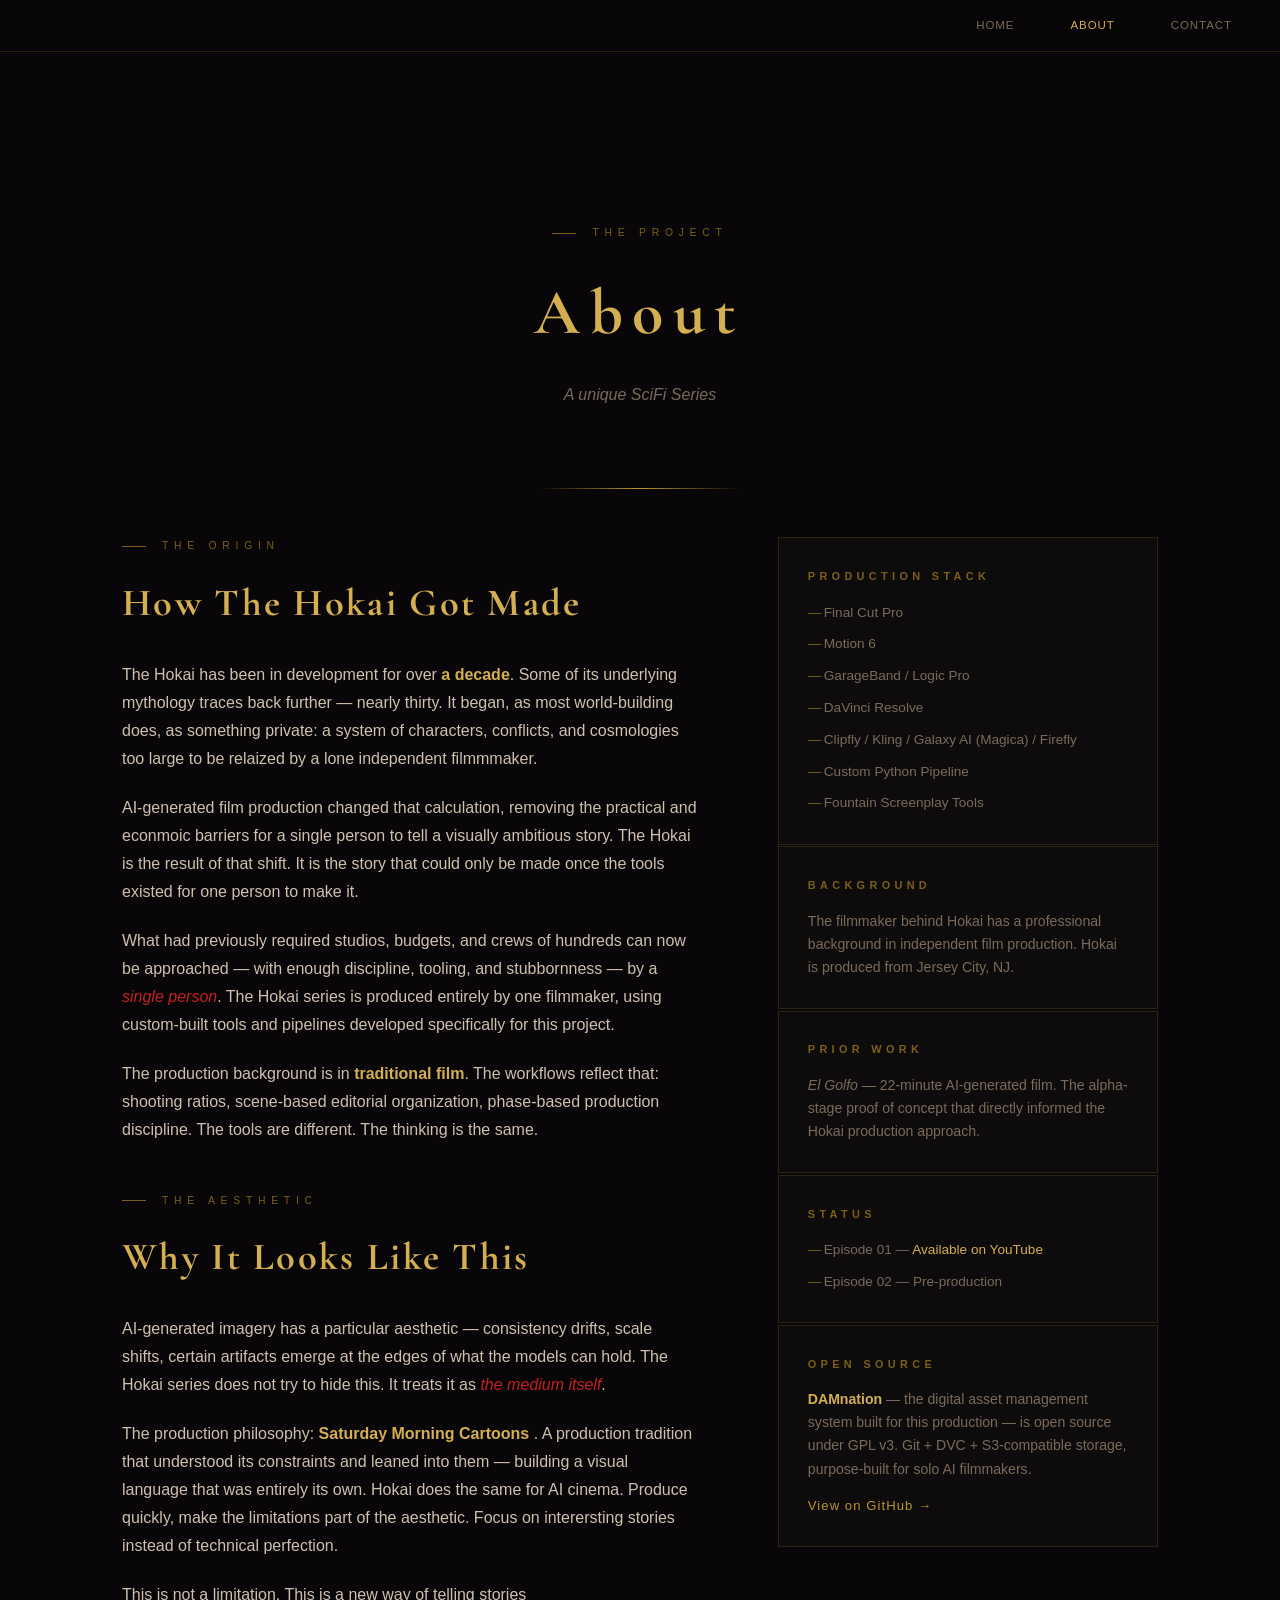
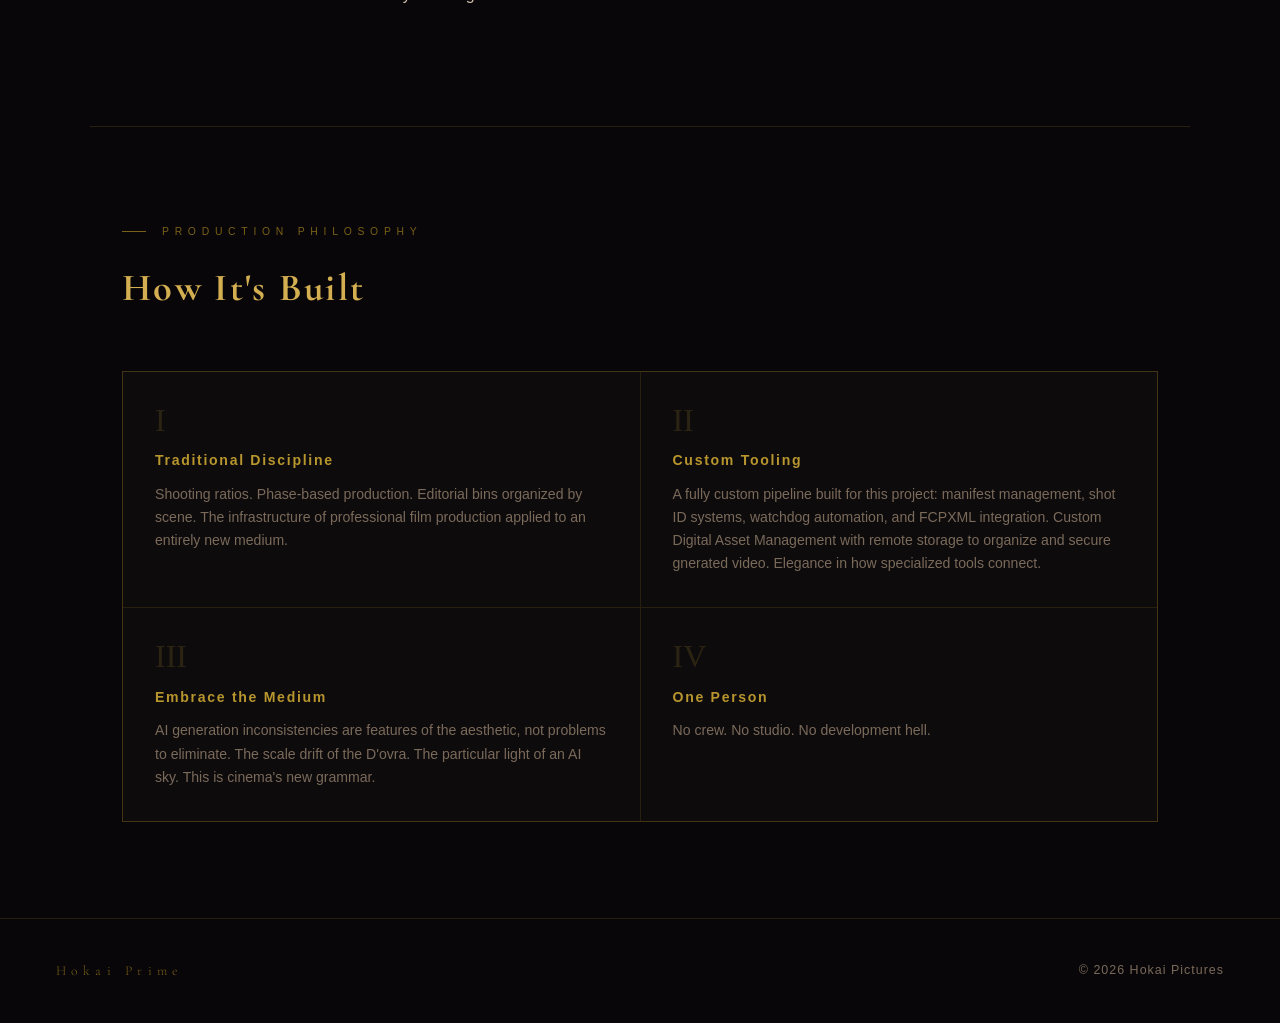
==== commit 9db2e878: "added damnation to about" ====
--- a/about.html
+++ b/about.html
@@ -178,12 +178,11 @@
           <ul>
             <li>Final Cut Pro</li>
             <li>Motion 6</li>
-            <li>Garageband</li>
+            <li>GarageBand / Logic Pro</li>
             <li>DaVinci Resolve</li>
             <li>Clipfly / Kling / Galaxy AI (Magica) / Firefly</li>
             <li>Custom Python Pipeline</li>
             <li>Fountain Screenplay Tools</li>
-            <li>DAMnation DVC Version Control</li>
           </ul>
         </div>
 
@@ -204,9 +203,19 @@
         <div class="sidebar-block">
           <h4>Status</h4>
           <ul>
-            <li>Episode 01 — Post-production</li>
+            <li>Episode 01 — <a href="https://youtu.be/q8aWEQsr_lI" style="color:var(--gold-lt);">Available on YouTube</a></li>
             <li>Episode 02 — Pre-production</li>
           </ul>
+        </div>
+
+        <div class="sidebar-block">
+          <h4>Open Source</h4>
+          <p>
+            <strong style="color:var(--gold-lt);">DAMnation</strong> — the digital asset management system built for this production — is open source under GPL v3. Git + DVC + S3-compatible storage, purpose-built for solo AI filmmakers.
+          </p>
+          <p style="margin-top:0.8rem;">
+            <a href="https://github.com/sjmcgra/damnation" style="color:var(--gold); font-size:0.82rem; letter-spacing:0.08em;">View on GitHub &rarr;</a>
+          </p>
         </div>
       </div>
 
